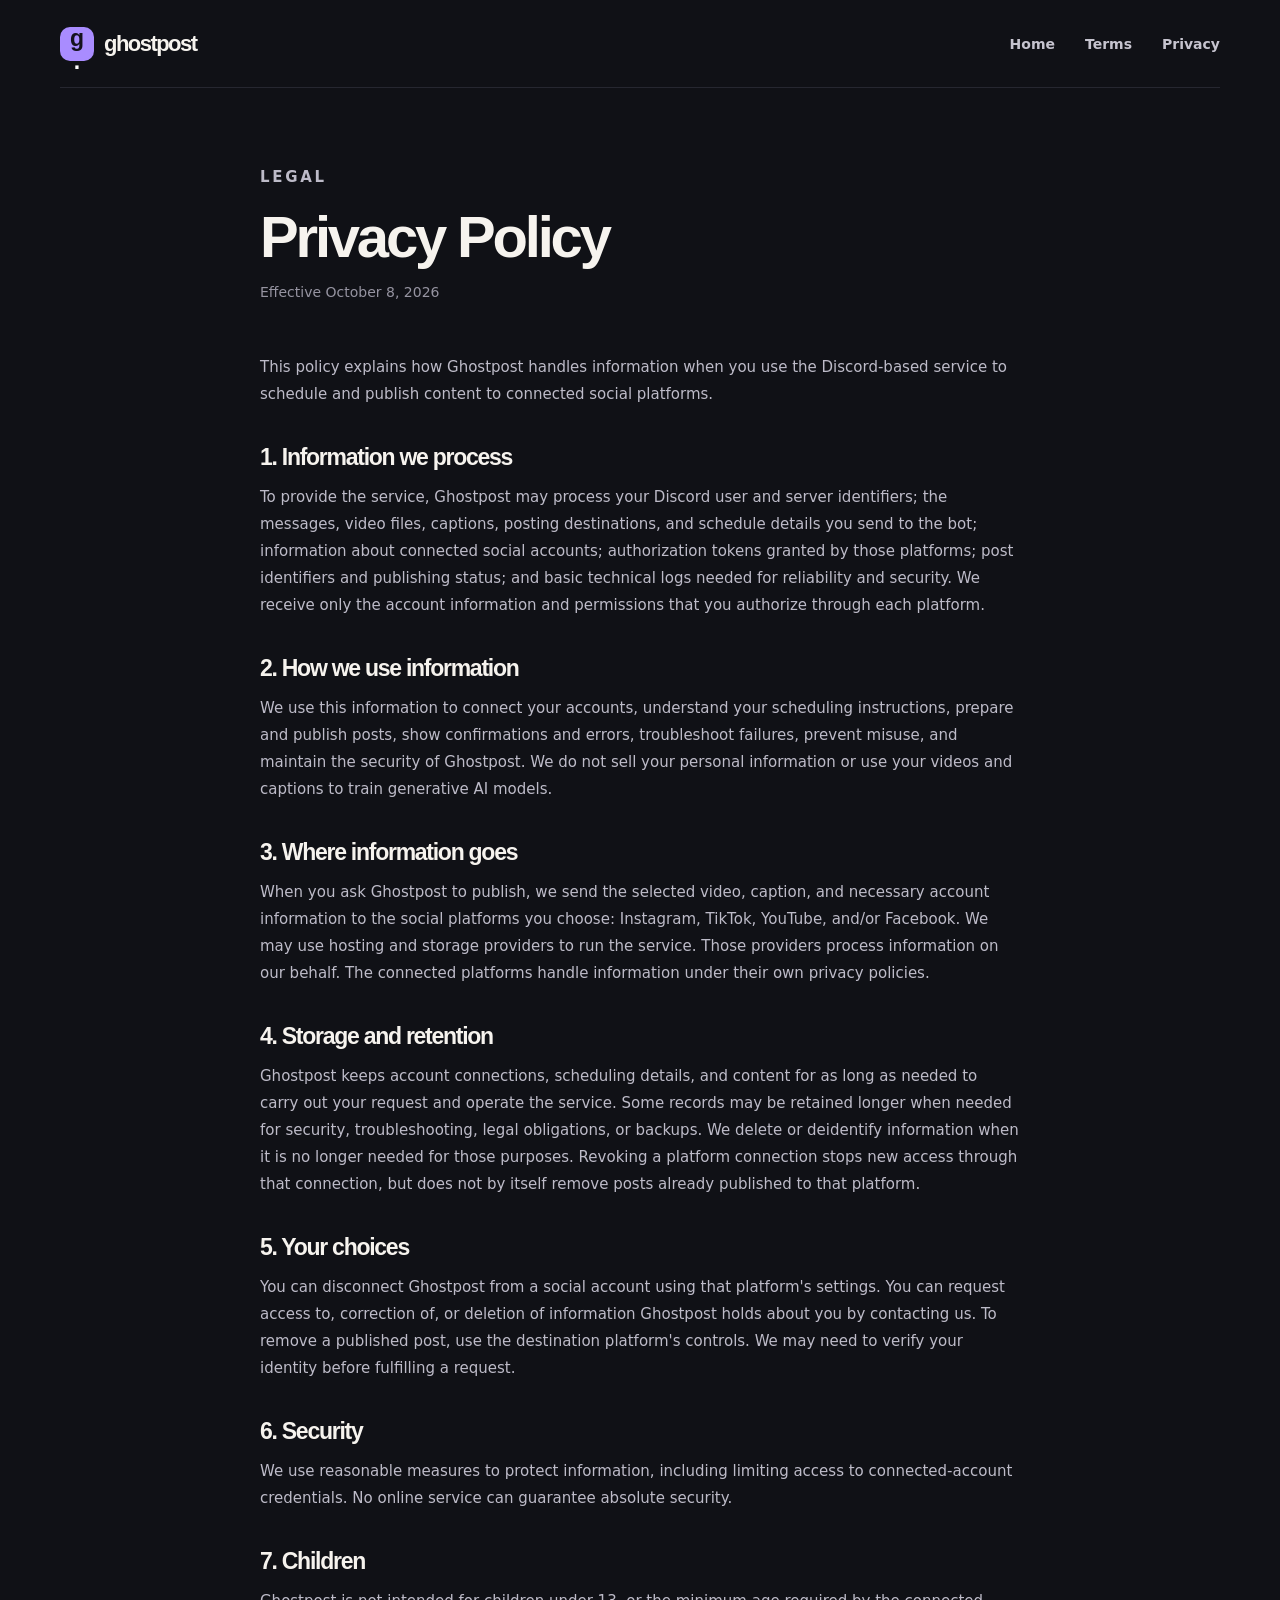
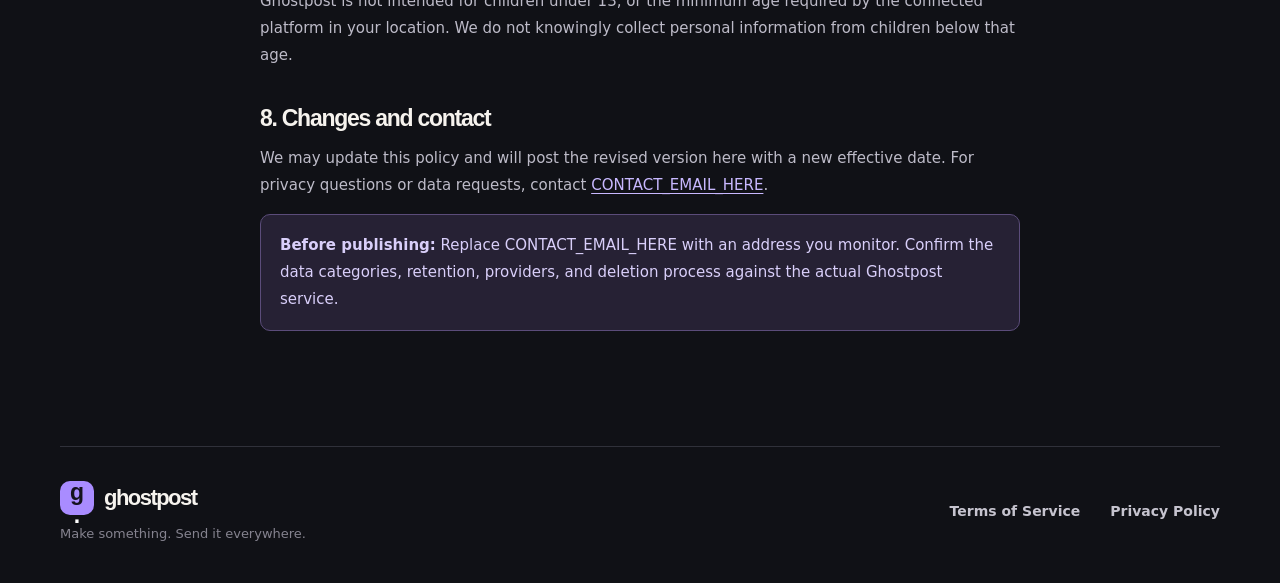
==== privacy.html @ 09c100df "init commit" ====
<!doctype html>
<html lang="en">
<head><meta charset="utf-8"><meta name="viewport" content="width=device-width, initial-scale=1"><meta name="theme-color" content="#101116"><meta name="description" content="Ghostpost Privacy Policy"><title>Privacy Policy — Ghostpost</title><link rel="stylesheet" href="styles.css"></head>
<body><div class="site-shell"><header class="site-header wrap"><a class="brand" href="./" aria-label="Ghostpost home"><span class="brand-mark" aria-hidden="true">g<span>.</span></span><span>ghostpost</span></a><nav aria-label="Main navigation"><a href="./">Home</a><a href="terms.html">Terms</a><a href="privacy.html" aria-current="page">Privacy</a></nav></header>
<main class="legal-main wrap"><p class="eyebrow">LEGAL</p><h1>Privacy Policy</h1><p class="updated">Effective October 8, 2026</p>
<p>This policy explains how Ghostpost handles information when you use the Discord-based service to schedule and publish content to connected social platforms.</p>
<h2>1. Information we process</h2><p>To provide the service, Ghostpost may process your Discord user and server identifiers; the messages, video files, captions, posting destinations, and schedule details you send to the bot; information about connected social accounts; authorization tokens granted by those platforms; post identifiers and publishing status; and basic technical logs needed for reliability and security. We receive only the account information and permissions that you authorize through each platform.</p>
<h2>2. How we use information</h2><p>We use this information to connect your accounts, understand your scheduling instructions, prepare and publish posts, show confirmations and errors, troubleshoot failures, prevent misuse, and maintain the security of Ghostpost. We do not sell your personal information or use your videos and captions to train generative AI models.</p>
<h2>3. Where information goes</h2><p>When you ask Ghostpost to publish, we send the selected video, caption, and necessary account information to the social platforms you choose: Instagram, TikTok, YouTube, and/or Facebook. We may use hosting and storage providers to run the service. Those providers process information on our behalf. The connected platforms handle information under their own privacy policies.</p>
<h2>4. Storage and retention</h2><p>Ghostpost keeps account connections, scheduling details, and content for as long as needed to carry out your request and operate the service. Some records may be retained longer when needed for security, troubleshooting, legal obligations, or backups. We delete or deidentify information when it is no longer needed for those purposes. Revoking a platform connection stops new access through that connection, but does not by itself remove posts already published to that platform.</p>
<h2>5. Your choices</h2><p>You can disconnect Ghostpost from a social account using that platform's settings. You can request access to, correction of, or deletion of information Ghostpost holds about you by contacting us. To remove a published post, use the destination platform's controls. We may need to verify your identity before fulfilling a request.</p>
<h2>6. Security</h2><p>We use reasonable measures to protect information, including limiting access to connected-account credentials. No online service can guarantee absolute security.</p>
<h2>7. Children</h2><p>Ghostpost is not intended for children under 13, or the minimum age required by the connected platform in your location. We do not knowingly collect personal information from children below that age.</p>
<h2>8. Changes and contact</h2><p>We may update this policy and will post the revised version here with a new effective date. For privacy questions or data requests, contact <a href="mailto:CONTACT_EMAIL_HERE">CONTACT_EMAIL_HERE</a>.</p>
<p class="notice"><strong>Before publishing:</strong> Replace CONTACT_EMAIL_HERE with an address you monitor. Confirm the data categories, retention, providers, and deletion process against the actual Ghostpost service.</p>
</main><footer class="site-footer wrap"><div><a class="brand" href="./" aria-label="Ghostpost home"><span class="brand-mark" aria-hidden="true">g<span>.</span></span><span>ghostpost</span></a><p>Make something. Send it everywhere.</p></div><nav aria-label="Legal links"><a href="terms.html">Terms of Service</a><a href="privacy.html">Privacy Policy</a></nav></footer></div></body></html>
---- styles.css ----
:root{color-scheme:dark;--bg:#101116;--panel:#1c1d26;--line:#30313d;--text:#f6f3ee;--muted:#aaa9b6;--purple:#a98cff;--purple-dark:#7865ca}
*{box-sizing:border-box}html{scroll-behavior:smooth}body{margin:0;background:var(--bg);color:var(--text);font-family:'DM Sans',system-ui,sans-serif;-webkit-font-smoothing:antialiased}a{color:inherit;text-decoration:none}a:focus-visible{outline:2px solid var(--purple);outline-offset:4px}h1,h2,h3,p{margin-top:0}.wrap{width:min(1160px,calc(100% - 48px));margin-inline:auto}.site-shell{overflow:hidden}.site-header{height:88px;display:flex;align-items:center;justify-content:space-between;gap:24px;border-bottom:1px solid #262730}.brand{display:inline-flex;align-items:center;gap:10px;font-family:'Space Grotesk',sans-serif;font-weight:700;font-size:22px;letter-spacing:-.07em}.brand-mark{width:34px;height:34px;display:grid;place-items:center;border-radius:10px;background:var(--purple);color:#15121e;font-size:23px;line-height:1;letter-spacing:-.13em;padding-right:3px}.brand-mark span{color:#fff}.site-header nav,.site-footer nav{display:flex;gap:30px;align-items:center}.site-header nav a,.site-footer nav a{font-size:14px;font-weight:600;color:#c6c4cf;transition:color .2s}.site-header nav a:hover,.site-footer nav a:hover{color:#fff}.hero{min-height:650px;display:grid;grid-template-columns:1fr 1fr;align-items:center;gap:52px;padding-block:100px 110px}.hero-copy{max-width:580px}.eyebrow{color:var(--purple);font-size:12px;font-weight:700;letter-spacing:.18em}.status-dot{display:inline-block;width:7px;height:7px;border-radius:50%;background:var(--purple);margin-right:9px;vertical-align:1px;box-shadow:0 0 13px var(--purple)}h1,h2,h3{font-family:'Space Grotesk',sans-serif;letter-spacing:-.055em}h1{font-size:clamp(48px,5.3vw,77px);line-height:1.06;margin:23px 0 27px}h1 em{font-style:normal;color:var(--purple)}.lede{font-size:18px;line-height:1.72;color:var(--muted);max-width:520px;margin-bottom:36px}.primary-link{display:inline-flex;align-items:center;gap:25px;background:var(--purple);color:#17131f;padding:15px 20px;border-radius:11px;font-weight:700;box-shadow:0 8px 30px #a98cff25;transition:background .2s,transform .2s}.primary-link:hover{background:#c1adff;transform:translateY(-2px)}.preview{position:relative;background:#20212a;border:1px solid #373744;border-radius:17px;box-shadow:0 32px 90px #0008,0 0 0 11px #ffffff05;transform:rotate(1deg);overflow:hidden}.preview:before{content:'';position:absolute;z-index:-1;inset:-100px;background:radial-gradient(circle at center,#a98cff18,transparent 60%)}.preview-top{border-bottom:1px solid #393a46;height:54px;display:flex;align-items:center;padding:0 22px;font-weight:700;font-size:15px}.preview-hash{color:#8d8b9a;font-size:23px;margin-right:10px;font-weight:400}.preview-menu{margin-left:auto;color:#858390;letter-spacing:2px}.message{display:grid;grid-template-columns:40px 1fr;gap:12px;padding:24px 22px 4px;font-size:14px}.message>div{min-width:0}.avatar{width:38px;height:38px;display:grid;place-items:center;border-radius:12px;font-weight:700;font-family:'Space Grotesk',sans-serif}.avatar-you{background:#385b83;color:#fff}.avatar-bot{background:var(--purple);color:#1c1826;font-size:17px}.message-meta{display:flex;gap:9px;align-items:center;flex-wrap:wrap}.message-meta strong{font-size:14px}.message-meta span{color:#888895;font-size:11px}.message p{line-height:1.6;color:#d8d6df;margin:6px 0 12px}.mention{color:#c9b8ff;background:#534879;padding:2px 5px;border-radius:4px}.attachment{border:1px solid #41404d;border-radius:8px;background:#292a34;display:flex;align-items:center;gap:10px;padding:12px;font-size:12px;color:#d1cedb;max-width:300px}.play{background:#55506e;color:#e6dfff;border-radius:5px;padding:7px;font-size:10px}.file-size{margin-left:auto;color:#8f8d9a}.bot-message{padding-bottom:29px}.bot-tag{font-size:9px!important;color:#fff!important;background:var(--purple-dark);padding:2px 5px;border-radius:3px;font-weight:700}.destinations{display:flex;gap:6px;flex-wrap:wrap}.destinations span{font-size:10px;border:1px solid #494656;border-radius:5px;color:#bcb8ca;padding:5px 7px}.section{padding-block:100px 120px;border-top:1px solid #262730}.section-heading{max-width:600px}.section-heading h2,.platform-section h2{font-size:clamp(36px,4vw,52px);line-height:1.15;margin:12px 0 16px}.section-heading>p:last-child{color:var(--muted);font-size:17px;line-height:1.6}.steps{display:grid;grid-template-columns:repeat(3,1fr);gap:16px;margin-top:48px}.steps article{padding:29px;border:1px solid var(--line);border-radius:14px;background:#191a21}.step-number{color:var(--purple);font-family:'Space Grotesk',sans-serif;font-size:14px;font-weight:700}.steps h3{font-size:21px;margin:35px 0 11px}.steps p{color:var(--muted);line-height:1.65;font-size:14px;margin:0}.platform-section{padding:52px 0 110px;display:flex;justify-content:space-between;align-items:center;gap:40px}.platform-section h2{margin-bottom:0}.platform-list{display:flex;flex-wrap:wrap;gap:10px;justify-content:flex-end}.platform-list span{border:1px solid #464253;border-radius:100px;padding:11px 15px;color:#d8d4e2;background:#1c1b25;font-weight:600;font-size:13px}.site-footer{padding:34px 0 42px;border-top:1px solid #30313a;display:flex;justify-content:space-between;align-items:center;gap:25px}.site-footer p{color:#85838f;font-size:13px;margin:11px 0 0}.legal-main{max-width:760px;margin:0 auto;padding:76px 0 100px}.legal-main .eyebrow{margin-bottom:15px}.legal-main h1{font-size:clamp(38px,5vw,58px);margin:0 0 13px}.legal-main .updated{color:#9694a1;font-size:14px;margin-bottom:48px}.legal-main h2{font-size:23px;margin:36px 0 13px}.legal-main p,.legal-main li{color:#bdbbc8;line-height:1.8;font-size:15px}.legal-main ul{padding-left:22px}.legal-main a:not(.brand){color:#c8b8ff;text-decoration:underline;text-underline-offset:3px}.notice{border:1px solid #5b4c7a;background:#262134;border-radius:10px;padding:17px 19px;color:#d9cffa!important}
@media(max-width:900px){.hero{grid-template-columns:1fr;padding-block:75px 90px;gap:70px}.hero-copy{max-width:680px}.preview{max-width:620px;transform:none}.platform-section{display:block}.platform-list{justify-content:flex-start;margin-top:30px}}
@media(max-width:620px){.wrap{width:min(100% - 36px,1160px)}.site-header{height:auto;min-height:80px;align-items:flex-start;flex-direction:column;padding-block:19px;gap:17px}.site-header nav{gap:22px;flex-wrap:wrap}.site-header nav a{font-size:12px}.hero{padding-top:66px;gap:55px}.lede{font-size:16px}.preview{margin-inline:2px}.message{padding-left:14px;padding-right:14px;gap:9px;grid-template-columns:34px 1fr}.avatar{width:32px;height:32px}.steps{grid-template-columns:1fr}.steps h3{margin-top:20px}.section{padding-block:75px}.platform-section{padding-bottom:75px}.site-footer{align-items:flex-start;flex-direction:column}.site-footer nav{gap:20px;flex-wrap:wrap}.legal-main{padding-top:55px}}
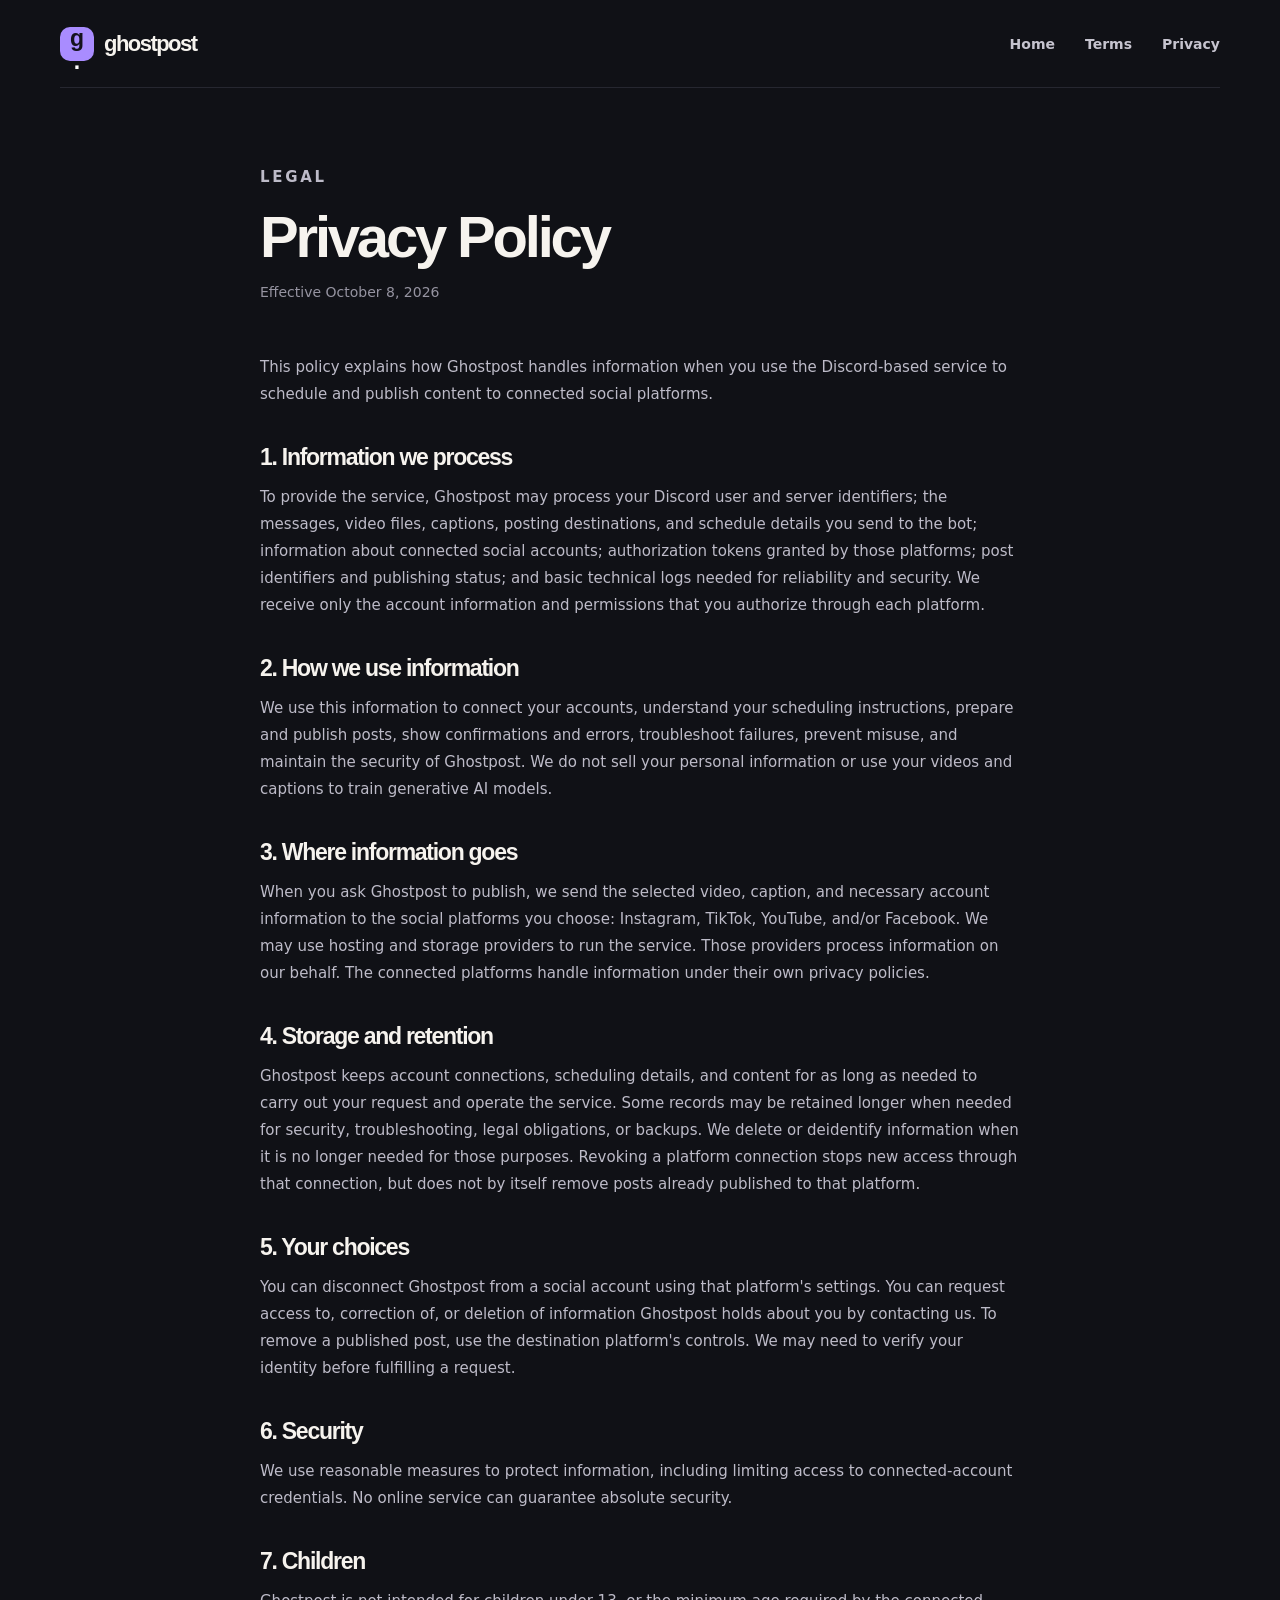
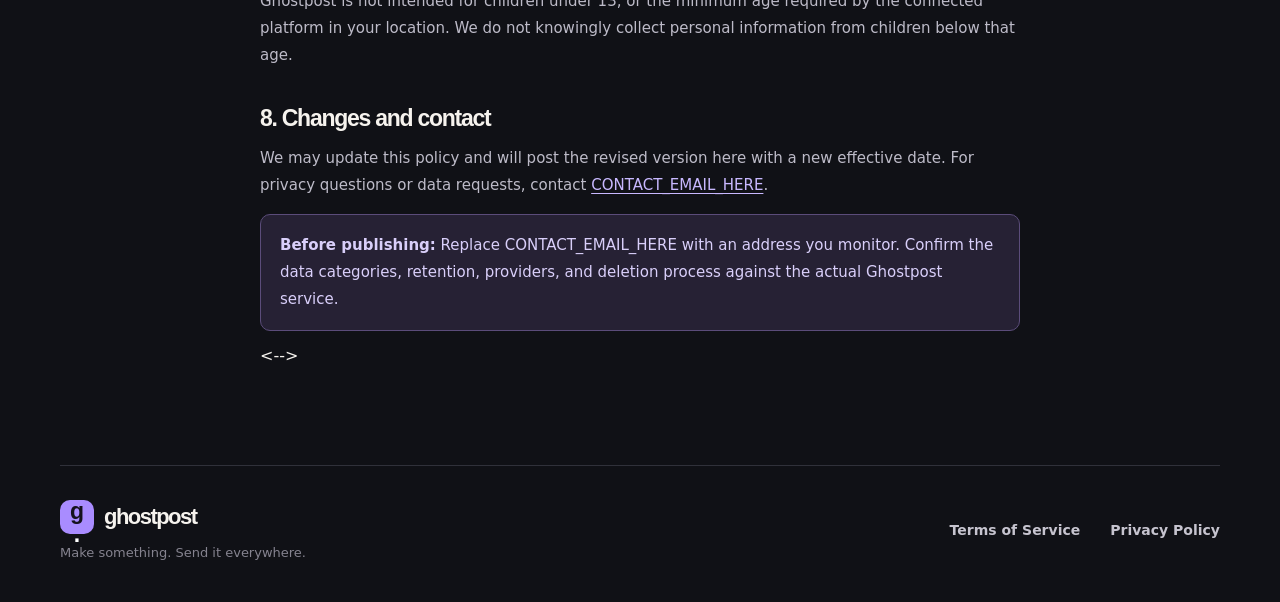
==== commit f7bb0ad1: "remove inacurate email in privacy policy" ====
--- a/privacy.html
+++ b/privacy.html
@@ -11,6 +11,6 @@
 <h2>5. Your choices</h2><p>You can disconnect Ghostpost from a social account using that platform's settings. You can request access to, correction of, or deletion of information Ghostpost holds about you by contacting us. To remove a published post, use the destination platform's controls. We may need to verify your identity before fulfilling a request.</p>
 <h2>6. Security</h2><p>We use reasonable measures to protect information, including limiting access to connected-account credentials. No online service can guarantee absolute security.</p>
 <h2>7. Children</h2><p>Ghostpost is not intended for children under 13, or the minimum age required by the connected platform in your location. We do not knowingly collect personal information from children below that age.</p>
-<h2>8. Changes and contact</h2><p>We may update this policy and will post the revised version here with a new effective date. For privacy questions or data requests, contact <a href="mailto:CONTACT_EMAIL_HERE">CONTACT_EMAIL_HERE</a>.</p>
-<p class="notice"><strong>Before publishing:</strong> Replace CONTACT_EMAIL_HERE with an address you monitor. Confirm the data categories, retention, providers, and deletion process against the actual Ghostpost service.</p>
+<!--> <h2>8. Changes and contact</h2><p>We may update this policy and will post the revised version here with a new effective date. For privacy questions or data requests, contact <a href="mailto:CONTACT_EMAIL_HERE">CONTACT_EMAIL_HERE</a>.</p>
+<p class="notice"><strong>Before publishing:</strong> Replace CONTACT_EMAIL_HERE with an address you monitor. Confirm the data categories, retention, providers, and deletion process against the actual Ghostpost service.</p> <-->
 </main><footer class="site-footer wrap"><div><a class="brand" href="./" aria-label="Ghostpost home"><span class="brand-mark" aria-hidden="true">g<span>.</span></span><span>ghostpost</span></a><p>Make something. Send it everywhere.</p></div><nav aria-label="Legal links"><a href="terms.html">Terms of Service</a><a href="privacy.html">Privacy Policy</a></nav></footer></div></body></html>
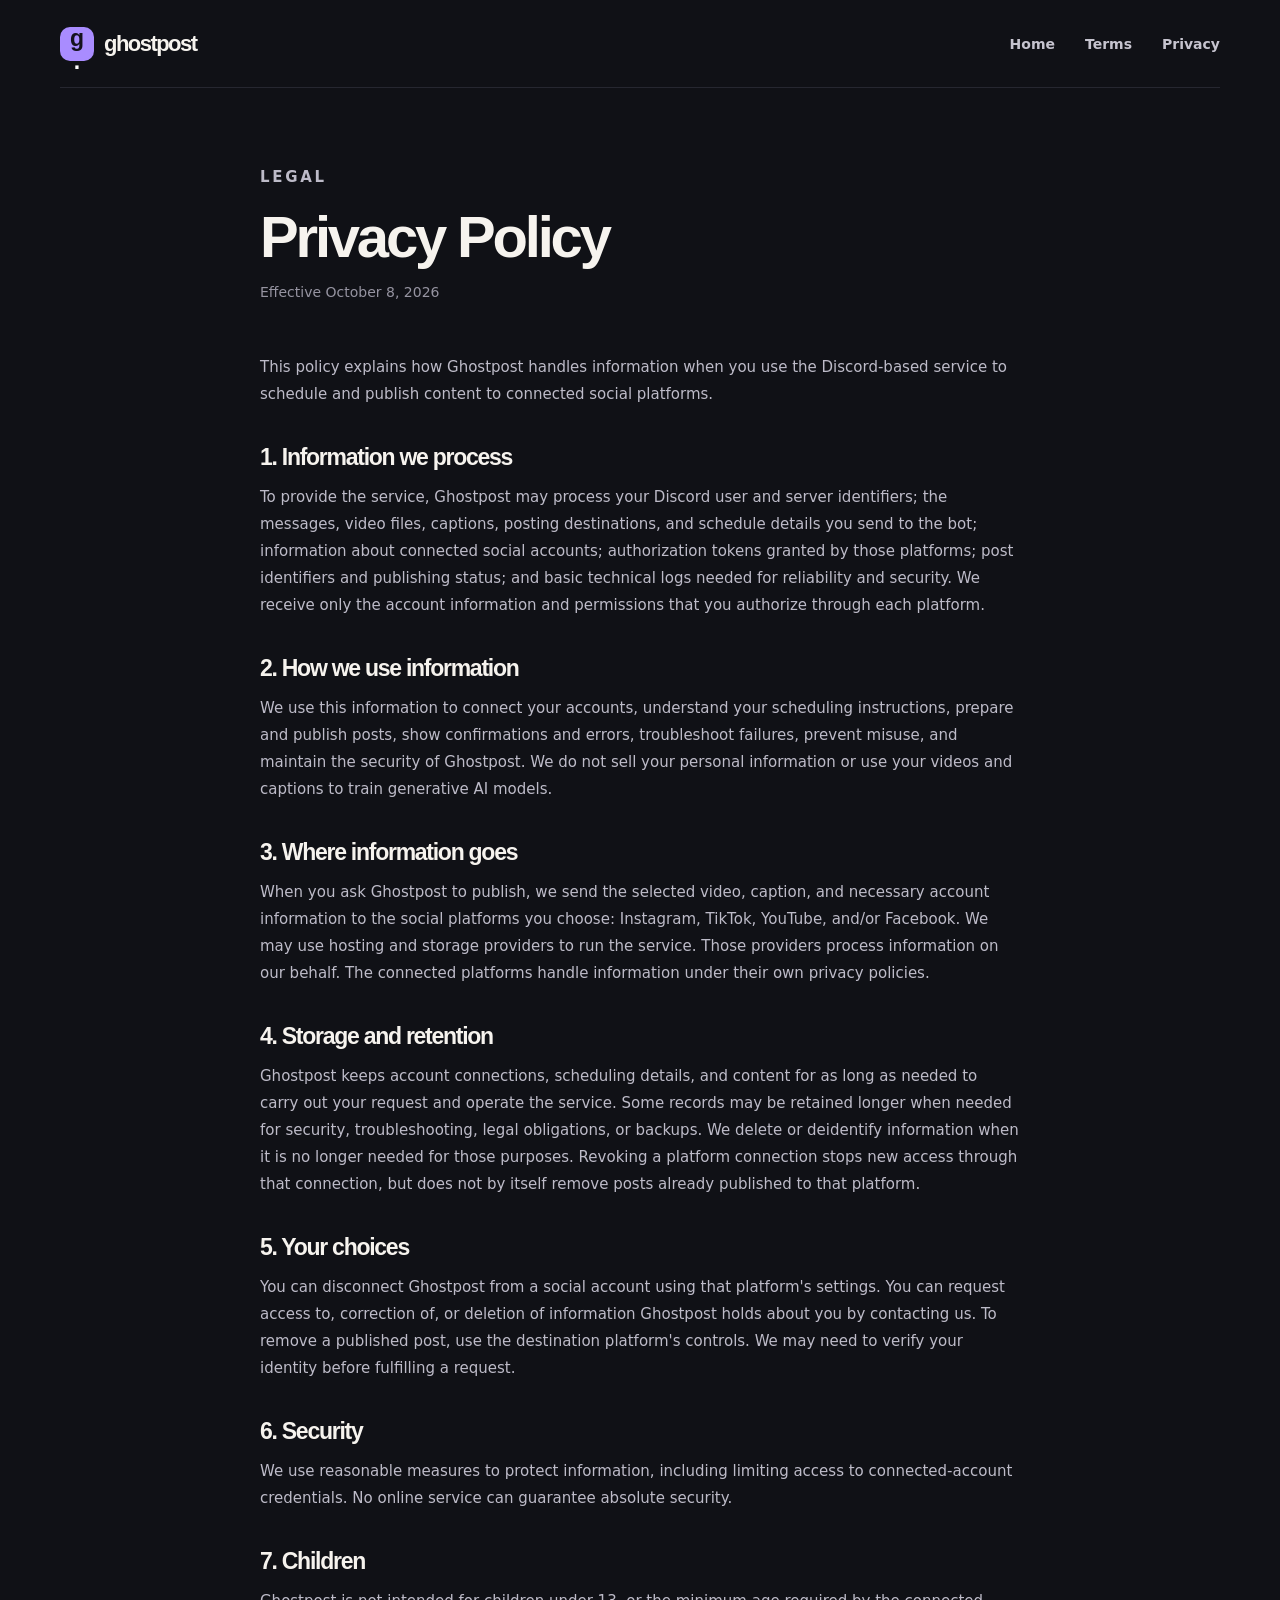
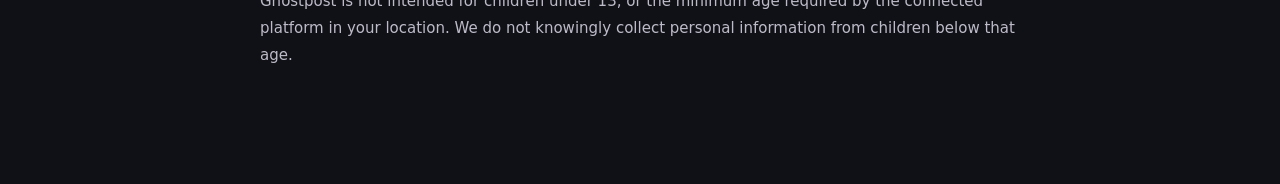
==== commit 61c829dd: "fix comment" ====
--- a/privacy.html
+++ b/privacy.html
@@ -11,6 +11,5 @@
 <h2>5. Your choices</h2><p>You can disconnect Ghostpost from a social account using that platform's settings. You can request access to, correction of, or deletion of information Ghostpost holds about you by contacting us. To remove a published post, use the destination platform's controls. We may need to verify your identity before fulfilling a request.</p>
 <h2>6. Security</h2><p>We use reasonable measures to protect information, including limiting access to connected-account credentials. No online service can guarantee absolute security.</p>
 <h2>7. Children</h2><p>Ghostpost is not intended for children under 13, or the minimum age required by the connected platform in your location. We do not knowingly collect personal information from children below that age.</p>
-<!--> <h2>8. Changes and contact</h2><p>We may update this policy and will post the revised version here with a new effective date. For privacy questions or data requests, contact <a href="mailto:CONTACT_EMAIL_HERE">CONTACT_EMAIL_HERE</a>.</p>
-<p class="notice"><strong>Before publishing:</strong> Replace CONTACT_EMAIL_HERE with an address you monitor. Confirm the data categories, retention, providers, and deletion process against the actual Ghostpost service.</p> <-->
-</main><footer class="site-footer wrap"><div><a class="brand" href="./" aria-label="Ghostpost home"><span class="brand-mark" aria-hidden="true">g<span>.</span></span><span>ghostpost</span></a><p>Make something. Send it everywhere.</p></div><nav aria-label="Legal links"><a href="terms.html">Terms of Service</a><a href="privacy.html">Privacy Policy</a></nav></footer></div></body></html>
+<!--- <h2>8. Changes and contact</h2><p>We may update this policy and will post the revised version here with a new effective date. For privacy questions or data requests, contact <a href="mailto:CONTACT_EMAIL_HERE">CONTACT_EMAIL_HERE</a>.</p>
+<p class="notice"><strong>Before publishing:</strong> Replace CONTACT_EMAIL_HERE with an address you monitor. Confirm the data categories, retention, providers, and deletion process against the actual Ghostpost service.</p> --->
